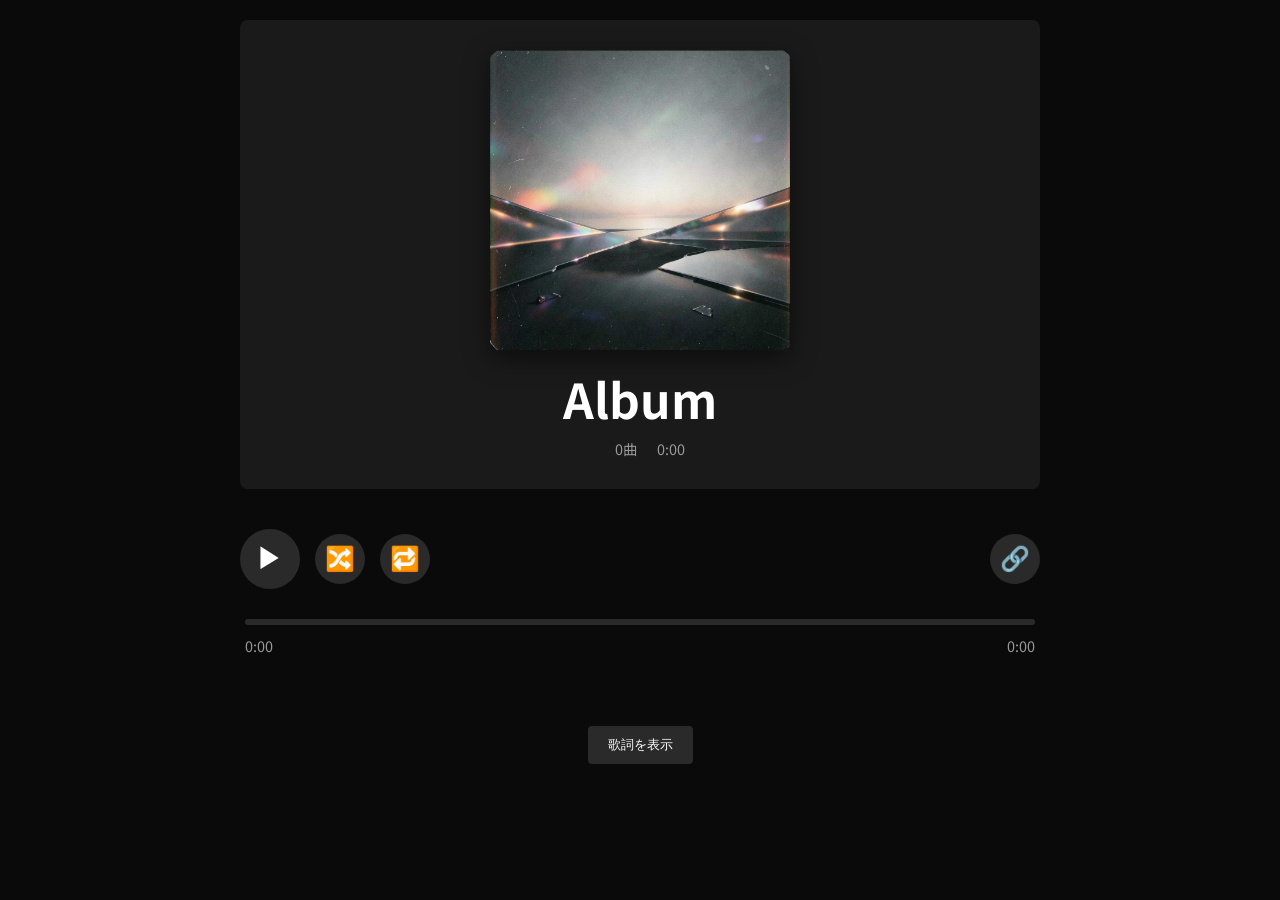
==== sanmon-jojo/index.html @ cb8f23ec "Create main album player HTML file" ====
<!DOCTYPE html>
<html lang="ja">
<head>
    <meta charset="UTF-8">
    <meta name="viewport" content="width=device-width, initial-scale=1.0">
    <title>Album Player</title>
    <link href="https://fonts.googleapis.com/css2?family=Noto+Serif+JP:wght@400;700&family=Noto+Sans+JP:wght@400;500;700&display=swap" rel="stylesheet">
    <style>
        * {
            margin: 0;
            padding: 0;
            box-sizing: border-box;
        }

        :root {
            --bg-primary: #0a0a0a;
            --bg-secondary: #1a1a1a;
            --text-primary: #ffffff;
            --accent-color: #ffd700;
            --subtle-gray: #2a2a2a;
        }

        html {
            scroll-behavior: smooth;
        }

        body {
            font-family: 'Noto Sans JP', sans-serif;
            background-color: var(--bg-primary);
            color: var(--text-primary);
            min-height: 100vh;
            padding: 20px;
        }

        .container {
            max-width: 800px;
            margin: 0 auto;
        }

        .album-header {
            text-align: center;
            margin-bottom: 40px;
            padding: 30px 20px;
            background-color: var(--bg-secondary);
            border-radius: 8px;
        }

        .album-art {
            width: 100%;
            max-width: 300px;
            margin: 0 auto 20px;
            aspect-ratio: 1;
            border-radius: 8px;
            overflow: hidden;
            background-color: var(--subtle-gray);
            box-shadow: 0 8px 24px rgba(0, 0, 0, 0.5);
        }

        .album-art img {
            width: 100%;
            height: 100%;
            object-fit: cover;
        }

        .album-title {
            font-size: 3em;
            font-weight: bold;
            margin-bottom: 10px;
            word-break: break-word;
            line-height: 1.2;
        }

        .album-artist {
            font-size: 1.2em;
            color: #aaa;
            margin-bottom: 15px;
            font-weight: 500;
        }

        .album-info {
            display: flex;
            justify-content: center;
            gap: 20px;
            flex-wrap: wrap;
            font-size: 0.9em;
            color: #999;
        }

        .album-info span {
            display: inline-block;
        }

        .controls-wrapper {
            display: flex;
            justify-content: space-between;
            align-items: center;
            gap: 15px;
            margin-bottom: 30px;
            flex-wrap: wrap;
        }

        .controls-container {
            display: flex;
            justify-content: center;
            align-items: center;
            gap: 15px;
            flex-wrap: wrap;
        }

        .button {
            width: 50px;
            height: 50px;
            border-radius: 50%;
            background-color: var(--subtle-gray);
            border: none;
            color: var(--text-primary);
            cursor: pointer;
            display: flex;
            align-items: center;
            justify-content: center;
            font-size: 24px;
            transition: all 0.3s ease;
            flex-shrink: 0;
        }

        .button:hover {
            background-color: var(--accent-color);
            color: var(--bg-primary);
            transform: scale(1.1);
        }

        .button.active {
            background-color: var(--accent-color);
            color: var(--bg-primary);
        }

        .play-button {
            width: 60px;
            height: 60px;
            font-size: 28px;
        }

        .share-button {
            flex-shrink: 0;
        }

        .progress-container {
            margin-bottom: 30px;
            padding: 0 5px;
        }

        .progress-bar {
            width: 100%;
            height: 6px;
            background-color: var(--subtle-gray);
            border-radius: 3px;
            cursor: pointer;
            margin-bottom: 10px;
            transition: height 0.2s ease;
        }

        .progress-bar:hover {
            height: 8px;
        }

        .progress-fill {
            height: 100%;
            background-color: var(--accent-color);
            border-radius: 3px;
            width: 0%;
            transition: width 0.1s linear;
        }

        .time-display {
            display: flex;
            justify-content: space-between;
            font-size: 0.9em;
            color: #999;
        }

        .track-list {
            background-color: var(--bg-secondary);
            border-radius: 8px;
            overflow: hidden;
            margin-bottom: 30px;
        }

        .track-item {
            display: flex;
            align-items: center;
            padding: 15px;
            border-bottom: 1px solid var(--subtle-gray);
            cursor: pointer;
            transition: background-color 0.2s ease;
            gap: 15px;
        }

        .track-item:last-child {
            border-bottom: none;
        }

        .track-item:hover {
            background-color: var(--subtle-gray);
        }

        .track-item.active {
            background-color: var(--subtle-gray);
            color: var(--accent-color);
        }

        .track-number {
            font-size: 0.9em;
            color: #666;
            min-width: 30px;
            text-align: right;
            flex-shrink: 0;
        }

        .track-item.active .track-number {
            color: var(--accent-color);
        }

        .track-icon {
            width: 40px;
            height: 40px;
            border-radius: 4px;
            background-color: var(--subtle-gray);
            overflow: hidden;
            flex-shrink: 0;
        }

        .track-icon img {
            width: 100%;
            height: 100%;
            object-fit: cover;
        }

        .track-info {
            flex: 1;
            min-width: 0;
        }

        .track-name {
            font-weight: 500;
            margin-bottom: 4px;
            white-space: nowrap;
            overflow: hidden;
            text-overflow: ellipsis;
        }

        .track-duration {
            font-size: 0.85em;
            color: #999;
            text-align: right;
            flex-shrink: 0;
        }

        .lyrics-section {
            margin-top: 40px;
        }

        .lyrics-toggle {
            display: flex;
            justify-content: center;
            margin-bottom: 20px;
        }

        .lyrics-toggle button {
            padding: 10px 20px;
            background-color: var(--subtle-gray);
            border: none;
            color: var(--text-primary);
            border-radius: 4px;
            cursor: pointer;
            transition: all 0.3s ease;
            font-weight: 500;
        }

        .lyrics-toggle button:hover {
            background-color: var(--accent-color);
            color: var(--bg-primary);
        }

        .lyrics-container {
            padding: 30px 20px;
            background-color: var(--bg-secondary);
            border-radius: 8px;
            max-height: 500px;
            overflow-y: auto;
            display: none;
        }

        .lyrics-container.active {
            display: block;
        }

        .lyrics-title {
            font-size: 1.4em;
            margin-bottom: 20px;
            font-weight: bold;
            color: var(--text-primary);
        }

        .lyrics-content {
            white-space: pre-wrap;
            line-height: 1.8;
            color: #ccc;
            font-size: 0.95em;
            text-align: left;
            word-break: break-word;
        }

        @media (max-width: 600px) {
            body {
                padding: 10px;
            }

            .album-title {
                font-size: 2em;
            }

            .album-artist {
                font-size: 1em;
            }

            .album-art {
                max-width: 250px;
            }

            .controls-wrapper {
                flex-direction: column;
            }

            .controls-container {
                width: 100%;
                justify-content: center;
            }

            .share-button {
                width: 100%;
            }

            .button {
                width: 45px;
                height: 45px;
                font-size: 20px;
            }

            .play-button {
                width: 55px;
                height: 55px;
                font-size: 24px;
            }

            .album-info {
                gap: 10px;
                font-size: 0.8em;
            }

            .track-item {
                padding: 12px;
                gap: 10px;
            }

            .track-number {
                min-width: 25px;
            }

            .track-icon {
                width: 35px;
                height: 35px;
            }

            .lyrics-container {
                max-height: 400px;
                padding: 20px;
            }

            .lyrics-title {
                font-size: 1.1em;
                margin-bottom: 15px;
            }

            .lyrics-content {
                font-size: 0.9em;
                line-height: 1.6;
            }
        }

        .hidden {
            display: none;
        }

        /* スクロールバーのスタイリング */
        .lyrics-container::-webkit-scrollbar {
            width: 8px;
        }

        .lyrics-container::-webkit-scrollbar-track {
            background: var(--subtle-gray);
            border-radius: 4px;
        }

        .lyrics-container::-webkit-scrollbar-thumb {
            background: var(--accent-color);
            border-radius: 4px;
        }

        .lyrics-container::-webkit-scrollbar-thumb:hover {
            background: #ffed4e;
        }
    </style>
</head>
<body>
    <div class="container">
        <div class="album-header">
            <div class="album-art">
                <img id="albumArt" src="" alt="Album Cover">
            </div>
            <div class="album-title" id="albumTitle">Loading...</div>
            <div class="album-artist" id="albumArtist"></div>
            <div class="album-info">
                <span id="releaseYear"></span>
                <span id="trackCount"></span>
                <span id="totalDuration"></span>
            </div>
        </div>

        <div class="controls-wrapper">
            <div class="controls-container">
                <button class="button play-button" id="playAllBtn" title="Play All">▶</button>
                <button class="button" id="shuffleBtn" title="Shuffle">🔀</button>
                <button class="button" id="loopBtn" title="Loop">🔁</button>
            </div>
            <button class="button share-button" id="shareBtn" title="Share">🔗</button>
        </div>

        <div class="progress-container">
            <div class="progress-bar" id="progressBar">
                <div class="progress-fill" id="progressFill"></div>
            </div>
            <div class="time-display">
                <span id="currentTime">0:00</span>
                <span id="totalTime">0:00</span>
            </div>
        </div>

        <div class="track-list" id="trackList"></div>

        <div class="lyrics-section">
            <div class="lyrics-toggle">
                <button id="lyricsToggleBtn">歌詞を表示</button>
            </div>

            <div class="lyrics-container" id="lyricsContainer">
                <div class="lyrics-title" id="lyricsTitle"></div>
                <div class="lyrics-content" id="lyricsContent"></div>
            </div>
        </div>
    </div>

    <audio id="audioPlayer"></audio>

    <script>
        class AlbumPlayer {
            constructor() {
                this.albumPath = this.getAlbumPath();
                this.tracks = [];
                this.currentTrackIndex = 0;
                this.isPlaying = false;
                this.isShuffle = false;
                this.loopMode = 0; // 0: no loop, 1: album loop, 2: track loop
                this.albumData = {
                    title: '',
                    artist: '',
                    releaseYear: '',
                    duration: 0
                };
                this.timingData = {};
                this.config = {
                    bgPrimary: '#0a0a0a',
                    bgSecondary: '#1a1a1a',
                    accentColor: '#ffd700',
                    albumTitleFont: 'sans',
                    lyricsFont: 'sans'
                };
                this.shuffleOrder = [];
                this.audioPlayer = document.getElementById('audioPlayer');
                this.init();
            }

            getAlbumPath() {
                const parts = window.location.pathname.split('/').filter(p => p);
                const lastPart = parts[parts.length - 1];
                return lastPart && !lastPart.includes('.') ? lastPart : '';
            }

            async init() {
                try {
                    await this.loadConfig();
                    await this.applyConfig();
                    await this.loadAlbumMetadata();
                    await this.loadTiming();
                    await this.loadTrackOrder();
                    this.setupEventListeners();
                    this.setupMediaSession();
                } catch (e) {
                    console.error('Initialization error:', e);
                }
            }

            async loadConfig() {
                try {
                    const response = await fetch('config.txt');
                    if (response.ok) {
                        const text = await response.text();
                        this.parseConfig(text);
                    }
                } catch (e) {
                    console.log('Config file not found, using defaults');
                }
            }

            parseConfig(text) {
                const lines = text.split('\n');
                for (const line of lines) {
                    const trimmed = line.trim();
                    if (!trimmed || trimmed.startsWith('#')) continue;
                    
                    if (trimmed.includes(':')) {
                        const [key, value] = trimmed.split(':').map(s => s.trim());
                        if (key === 'bgPrimary') this.config.bgPrimary = value;
                        if (key === 'bgSecondary') this.config.bgSecondary = value;
                        if (key === 'accentColor') this.config.accentColor = value;
                        if (key === 'albumTitleFont') this.config.albumTitleFont = value;
                        if (key === 'lyricsFont') this.config.lyricsFont = value;
                    }
                }
            }

            async applyConfig() {
                const root = document.documentElement;
                root.style.setProperty('--bg-primary', this.config.bgPrimary);
                root.style.setProperty('--bg-secondary', this.config.bgSecondary);
                root.style.setProperty('--accent-color', this.config.accentColor);

                const albumTitleEl = document.querySelector('.album-title');
                const lyricsContentEl = document.querySelector('.lyrics-content');

                if (this.config.albumTitleFont === 'serif') {
                    albumTitleEl.style.fontFamily = "'Noto Serif JP', serif";
                } else {
                    albumTitleEl.style.fontFamily = "'Noto Sans JP', sans-serif";
                }

                if (this.config.lyricsFont === 'serif') {
                    lyricsContentEl.style.fontFamily = "'Noto Serif JP', serif";
                } else {
                    lyricsContentEl.style.fontFamily = "'Noto Sans JP', sans-serif";
                }
            }

            async loadAlbumMetadata() {
                try {
                    // Try loading .album file for title
                    try {
                        const albumResponse = await fetch('.album');
                        if (albumResponse.ok) {
                            const text = await albumResponse.text();
                            this.albumData.title = text.trim();
                        }
                    } catch (e) {}

                    // Try loading .artist file
                    try {
                        const artistResponse = await fetch('.artist');
                        if (artistResponse.ok) {
                            const text = await artistResponse.text();
                            this.albumData.artist = text.trim();
                        }
                    } catch (e) {}

                    this.updateAlbumDisplay();
                } catch (e) {
                    console.error('Error loading album metadata:', e);
                }
            }

            async loadTiming() {
                try {
                    const response = await fetch('timing.txt');
                    if (response.ok) {
                        const text = await response.text();
                        this.parseTiming(text);
                    }
                } catch (e) {
                    console.log('Timing file not found');
                }
            }

            parseTiming(text) {
                const lines = text.split('\n');
                for (const line of lines) {
                    const trimmed = line.trim();
                    if (!trimmed || trimmed.startsWith('#')) continue;

                    const match = trimmed.match(/^(.+?)\s*\(\s*head:([+-]?\d+\.?\d*)\s+end:([+-]?\d+\.?\d*)\s*\)$/);
                    if (match) {
                        const trackName = match[1].trim();
                        this.timingData[trackName] = {
                            headTrim: parseFloat(match[2]),
                            endTrim: parseFloat(match[3])
                        };
                    }
                }
            }

            async loadTrackOrder() {
                try {
                    const response = await fetch('曲順.txt');
                    if (!response.ok) {
                        console.error('Track order file not found');
                        return;
                    }
                    const text = await response.text();
                    const trackNames = text.split('\n').filter(line => line.trim() && !line.trim().startsWith('#'));
                    
                    for (const name of trackNames) {
                        const track = await this.loadTrack(name.trim());
                        if (track) {
                            this.tracks.push(track);
                        }
                    }

                    await this.calculateAlbumDuration();
                    this.renderTrackList();
                } catch (e) {
                    console.error('Error loading track order:', e);
                }
            }

            async loadTrack(trackName) {
                const audioExtensions = ['.mp3', '.wav'];
                let audioFile = null;

                for (const ext of audioExtensions) {
                    try {
                        const response = await fetch(trackName + ext, { method: 'HEAD' });
                        if (response.ok) {
                            audioFile = trackName + ext;
                            break;
                        }
                    } catch (e) {}
                }

                if (!audioFile) return null;

                let lyrics = '';
                try {
                    const response = await fetch(trackName + '.txt');
                    if (response.ok) {
                        lyrics = await response.text();
                    }
                } catch (e) {}

                let icon = null;
                const imageExtensions = ['.jpg', '.jpeg', '.png'];
                for (const ext of imageExtensions) {
                    try {
                        const response = await fetch(trackName + ext, { method: 'HEAD' });
                        if (response.ok) {
                            icon = trackName + ext;
                            break;
                        }
                    } catch (e) {}
                }

                return {
                    name: trackName,
                    audioFile: audioFile,
                    lyricsFile: lyrics,
                    iconFile: icon,
                    duration: 0
                };
            }

            async calculateAlbumDuration() {
                let loadedCount = 0;
                const promises = [];

                for (const track of this.tracks) {
                    const promise = new Promise((resolve) => {
                        const audio = new Audio();
                        audio.onloadedmetadata = () => {
                            const timing = this.timingData[track.name] || { headTrim: 0, endTrim: 0 };
                            track.duration = Math.max(0, audio.duration + timing.endTrim - timing.headTrim);
                            this.albumData.duration += track.duration;
                            resolve();
                        };
                        audio.onerror = () => resolve();
                        audio.src = track.audioFile;
                    });
                    promises.push(promise);
                }

                await Promise.all(promises);
                this.updateAlbumDisplay();
            }

            updateAlbumDisplay() {
                document.getElementById('albumTitle').textContent = this.albumData.title || 'Album';
                
                const artistEl = document.getElementById('albumArtist');
                if (this.albumData.artist) {
                    artistEl.textContent = this.albumData.artist;
                } else {
                    artistEl.style.display = 'none';
                }

                document.getElementById('trackCount').textContent = `${this.tracks.length}曲`;
                document.getElementById('totalDuration').textContent = this.formatTime(this.albumData.duration);

                const img = new Image();
                img.onload = () => {
                    document.getElementById('albumArt').src = img.src;
                };
                img.onerror = () => {
                    document.getElementById('albumArt').style.backgroundColor = 'var(--subtle-gray)';
                };
                img.src = 'jacket.jpeg';
            }

            renderTrackList() {
                const trackList = document.getElementById('trackList');
                trackList.innerHTML = '';

                for (let i = 0; i < this.tracks.length; i++) {
                    const track = this.tracks[i];
                    const trackItem = document.createElement('div');
                    trackItem.className = 'track-item';
                    trackItem.setAttribute('data-index', i);
                    trackItem.onclick = () => this.playTrack(i);

                    let html = `<div class="track-number">${i + 1}</div>`;
                    
                    if (track.iconFile) {
                        html += `<div class="track-icon"><img src="${track.iconFile}" alt=""></div>`;
                    } else {
                        html += `<div class="track-icon"></div>`;
                    }

                    html += `
                        <div class="track-info">
                            <div class="track-name">${this.escapeHtml(track.name)}</div>
                        </div>
                        <div class="track-duration">${this.formatTime(track.duration)}</div>
                    `;

                    trackItem.innerHTML = html;
                    trackList.appendChild(trackItem);
                }
            }

            setupEventListeners() {
                document.getElementById('playAllBtn').addEventListener('click', () => this.togglePlayAll());
                document.getElementById('shuffleBtn').addEventListener('click', () => this.toggleShuffle());
                document.getElementById('loopBtn').addEventListener('click', () => this.toggleLoop());
                document.getElementById('shareBtn').addEventListener('click', () => this.shareAlbum());
                document.getElementById('lyricsToggleBtn').addEventListener('click', () => this.toggleLyrics());

                this.audioPlayer.addEventListener('timeupdate', () => this.updateProgress());
                this.audioPlayer.addEventListener('ended', () => this.nextTrack());

                const progressBar = document.getElementById('progressBar');
                progressBar.addEventListener('click', (e) => this.seek(e));
            }

            setupMediaSession() {
                if ('mediaSession' in navigator) {
                    navigator.mediaSession.setActionHandler('play', () => this.play());
                    navigator.mediaSession.setActionHandler('pause', () => this.pause());
                    navigator.mediaSession.setActionHandler('nexttrack', () => this.nextTrack());
                    navigator.mediaSession.setActionHandler('previoustrack', () => this.previousTrack());
                }
            }

            togglePlayAll() {
                if (this.isPlaying) {
                    this.pause();
                } else {
                    if (this.currentTrackIndex >= this.tracks.length) {
                        this.currentTrackIndex = 0;
                    }
                    this.play();
                }
            }

            play() {
                if (this.tracks.length === 0) return;

                const track = this.tracks[this.currentTrackIndex];
                const timing = this.timingData[track.name] || { headTrim: 0, endTrim: 0 };
                
                if (this.audioPlayer.src !== track.audioFile) {
                    this.audioPlayer.src = track.audioFile;
                    this.audioPlayer.currentTime = Math.max(0, timing.headTrim);
                }

                this.audioPlayer.play();
                this.isPlaying = true;
                this.updateUI();
                this.updateMediaSession();
            }

            pause() {
                this.audioPlayer.pause();
                this.isPlaying = false;
                this.updateUI();
            }

            toggleShuffle() {
                this.isShuffle = !this.isShuffle;
                document.getElementById('shuffleBtn').classList.toggle('active');
                
                if (this.isShuffle) {
                    this.generateShuffleOrder();
                }
            }

            generateShuffleOrder() {
                this.shuffleOrder = Array.from({length: this.tracks.length}, (_, i) => i);
                for (let i = this.shuffleOrder.length - 1; i > 0; i--) {
                    const j = Math.floor(Math.random() * (i + 1));
                    [this.shuffleOrder[i], this.shuffleOrder[j]] = [this.shuffleOrder[j], this.shuffleOrder[i]];
                }
            }

            toggleLoop() {
                this.loopMode = (this.loopMode + 1) % 3;
                const loopBtn = document.getElementById('loopBtn');
                
                if (this.loopMode === 0) {
                    loopBtn.classList.remove('active');
                    loopBtn.textContent = '🔁';
                    loopBtn.title = 'Loop: Off';
                } else if (this.loopMode === 1) {
                    loopBtn.classList.add('active');
                    loopBtn.textContent = '🔁';
                    loopBtn.title = 'Loop: Album';
                } else {
                    loopBtn.classList.add('active');
                    loopBtn.textContent = '🔂';
                    loopBtn.title = 'Loop: Track';
                }
            }

            playTrack(index) {
                this.currentTrackIndex = index;
                this.play();
            }

            nextTrack() {
                if (this.loopMode === 2) {
                    this.play();
                    return;
                }

                if (this.isShuffle) {
                    const currentPos = this.shuffleOrder.indexOf(this.currentTrackIndex);
                    if (currentPos < this.shuffleOrder.length - 1) {
                        this.currentTrackIndex = this.shuffleOrder[currentPos + 1];
                    } else {
                        if (this.loopMode === 1) {
                            this.generateShuffleOrder();
                            this.currentTrackIndex = this.shuffleOrder[0];
                        } else {
                            return;
                        }
                    }
                } else {
                    if (this.currentTrackIndex < this.tracks.length - 1) {
                        this.currentTrackIndex++;
                    } else {
                        if (this.loopMode === 1) {
                            this.currentTrackIndex = 0;
                        } else {
                            return;
                        }
                    }
                }

                this.play();
            }

            previousTrack() {
                if (this.isShuffle) {
                    const currentPos = this.shuffleOrder.indexOf(this.currentTrackIndex);
                    if (currentPos > 0) {
                        this.currentTrackIndex = this.shuffleOrder[currentPos - 1];
                    }
                } else {
                    if (this.currentTrackIndex > 0) {
                        this.currentTrackIndex--;
                    }
                }

                this.play();
            }

            seek(e) {
                const progressBar = document.getElementById('progressBar');
                const rect = progressBar.getBoundingClientRect();
                const percent = (e.clientX - rect.left) / rect.width;
                
                const track = this.tracks[this.currentTrackIndex];
                const timing = this.timingData[track.name] || { headTrim: 0, endTrim: 0 };
                const duration = this.audioPlayer.duration || track.duration;
                
                this.audioPlayer.currentTime = Math.max(timing.headTrim, timing.headTrim + (percent * track.duration));
            }

            updateProgress() {
                const track = this.tracks[this.currentTrackIndex];
                const timing = this.timingData[track.name] || { headTrim: 0, endTrim: 0 };
                
                const currentTime = Math.max(0, this.audioPlayer.currentTime - timing.headTrim);
                const displayDuration = track.duration;
                
                const percent = (currentTime / displayDuration) * 100;
                document.getElementById('progressFill').style.width = percent + '%';
                document.getElementById('currentTime').textContent = this.formatTime(currentTime);
                document.getElementById('totalTime').textContent = this.formatTime(displayDuration);
            }

            updateUI() {
                const trackItems = document.querySelectorAll('.track-item');
                trackItems.forEach((item, index) => {
                    item.classList.toggle('active', index === this.currentTrackIndex);
                });

                if (this.isPlaying) {
                    document.getElementById('playAllBtn').classList.add('active');
                } else {
                    document.getElementById('playAllBtn').classList.remove('active');
                }
            }

            updateMediaSession() {
                if ('mediaSession' in navigator) {
                    const track = this.tracks[this.currentTrackIndex];
                    navigator.mediaSession.metadata = new MediaMetadata({
                        title: track.name,
                        artist: this.albumData.artist,
                        album: this.albumData.title
                    });
                }
            }

            toggleLyrics() {
                const lyricsContainer = document.getElementById('lyricsContainer');
                const isActive = lyricsContainer.classList.toggle('active');
                
                if (isActive) {
                    this.displayLyrics();
                    document.getElementById('lyricsToggleBtn').textContent = '歌詞を非表示';
                } else {
                    document.getElementById('lyricsToggleBtn').textContent = '歌詞を表示';
                }
            }

            displayLyrics() {
                const track = this.tracks[this.currentTrackIndex];
                document.getElementById('lyricsTitle').textContent = track.name;
                document.getElementById('lyricsContent').textContent = track.lyricsFile || '歌詞がありません';
            }

            shareAlbum() {
                const url = window.location.href;
                if (navigator.share) {
                    navigator.share({
                        title: this.albumData.title,
                        text: `${this.albumData.artist} - ${this.albumData.title}`,
                        url: url
                    }).catch(err => console.log('Share cancelled'));
                } else {
                    navigator.clipboard.writeText(url).then(() => {
                        alert('URLをコピーしました');
                    }).catch(() => {
                        alert(url);
                    });
                }
            }

            formatTime(seconds) {
                if (!seconds || isNaN(seconds)) return '0:00';
                const mins = Math.floor(seconds / 60);
                const secs = Math.floor(seconds % 60);
                return `${mins}:${secs.toString().padStart(2, '0')}`;
            }

            escapeHtml(text) {
                const div = document.createElement('div');
                div.textContent = text;
                return div.innerHTML;
            }
        }

        // Initialize when DOM is ready
        if (document.readyState === 'loading') {
            document.addEventListener('DOMContentLoaded', () => {
                new AlbumPlayer();
            });
        } else {
            new AlbumPlayer();
        }
    </script>
</body>
</html>
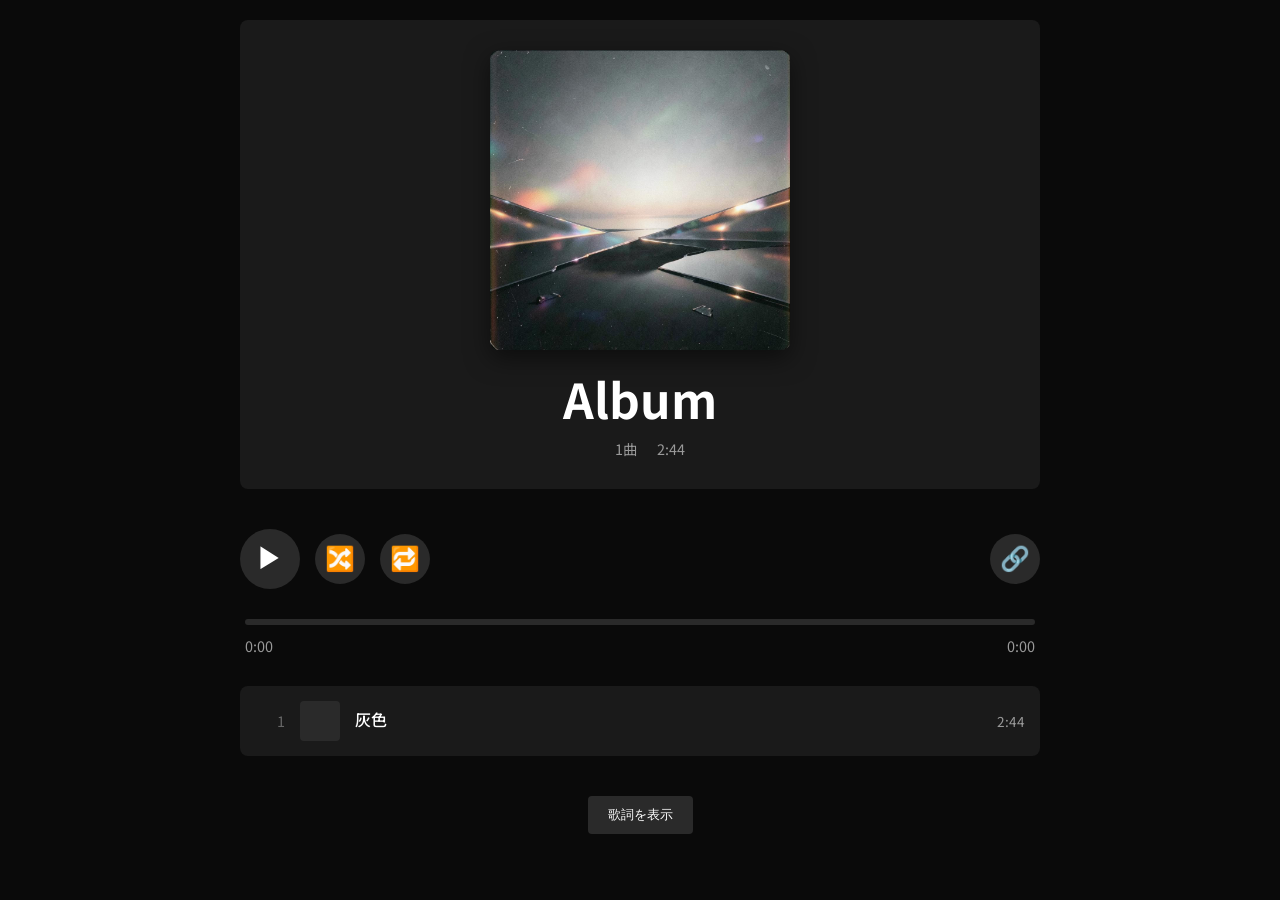
==== commit 2c4160ac: "Update index.html to load album metadata first and set page title" ====
--- a/sanmon-jojo/index.html
+++ b/sanmon-jojo/index.html
@@ -464,7 +464,6 @@
     <script>
         class AlbumPlayer {
             constructor() {
-                this.albumPath = this.getAlbumPath();
                 this.tracks = [];
                 this.currentTrackIndex = 0;
                 this.isPlaying = false;
@@ -489,24 +488,45 @@
                 this.init();
             }
 
-            getAlbumPath() {
-                const parts = window.location.pathname.split('/').filter(p => p);
-                const lastPart = parts[parts.length - 1];
-                return lastPart && !lastPart.includes('.') ? lastPart : '';
-            }
-
             async init() {
                 try {
+                    await this.loadAlbumMetadata();
                     await this.loadConfig();
                     await this.applyConfig();
-                    await this.loadAlbumMetadata();
                     await this.loadTiming();
                     await this.loadTrackOrder();
+                    this.updatePageTitle();
                     this.setupEventListeners();
                     this.setupMediaSession();
                 } catch (e) {
                     console.error('Initialization error:', e);
                 }
+            }
+
+            async loadAlbumMetadata() {
+                try {
+                    // Load .album file
+                    const albumResponse = await fetch('.album');
+                    if (albumResponse.ok) {
+                        this.albumData.title = (await albumResponse.text()).trim();
+                    }
+
+                    // Load .artist file
+                    const artistResponse = await fetch('.artist');
+                    if (artistResponse.ok) {
+                        this.albumData.artist = (await artistResponse.text()).trim();
+                    }
+                } catch (e) {
+                    console.log('Error loading album metadata:', e);
+                }
+            }
+
+            updatePageTitle() {
+                let title = this.albumData.title || 'Album';
+                if (this.albumData.artist) {
+                    title += ` - ${this.albumData.artist}`;
+                }
+                document.title = title;
             }
 
             async loadConfig() {
@@ -560,32 +580,6 @@
                 }
             }
 
-            async loadAlbumMetadata() {
-                try {
-                    // Try loading .album file for title
-                    try {
-                        const albumResponse = await fetch('.album');
-                        if (albumResponse.ok) {
-                            const text = await albumResponse.text();
-                            this.albumData.title = text.trim();
-                        }
-                    } catch (e) {}
-
-                    // Try loading .artist file
-                    try {
-                        const artistResponse = await fetch('.artist');
-                        if (artistResponse.ok) {
-                            const text = await artistResponse.text();
-                            this.albumData.artist = text.trim();
-                        }
-                    } catch (e) {}
-
-                    this.updateAlbumDisplay();
-                } catch (e) {
-                    console.error('Error loading album metadata:', e);
-                }
-            }
-
             async loadTiming() {
                 try {
                     const response = await fetch('timing.txt');
@@ -634,6 +628,7 @@
 
                     await this.calculateAlbumDuration();
                     this.renderTrackList();
+                    this.updateAlbumDisplay();
                 } catch (e) {
                     console.error('Error loading track order:', e);
                 }
@@ -685,7 +680,7 @@
             }
 
             async calculateAlbumDuration() {
-                let loadedCount = 0;
+                let totalDuration = 0;
                 const promises = [];
 
                 for (const track of this.tracks) {
@@ -694,7 +689,7 @@
                         audio.onloadedmetadata = () => {
                             const timing = this.timingData[track.name] || { headTrim: 0, endTrim: 0 };
                             track.duration = Math.max(0, audio.duration + timing.endTrim - timing.headTrim);
-                            this.albumData.duration += track.duration;
+                            totalDuration += track.duration;
                             resolve();
                         };
                         audio.onerror = () => resolve();
@@ -704,7 +699,7 @@
                 }
 
                 await Promise.all(promises);
-                this.updateAlbumDisplay();
+                this.albumData.duration = totalDuration;
             }
 
             updateAlbumDisplay() {
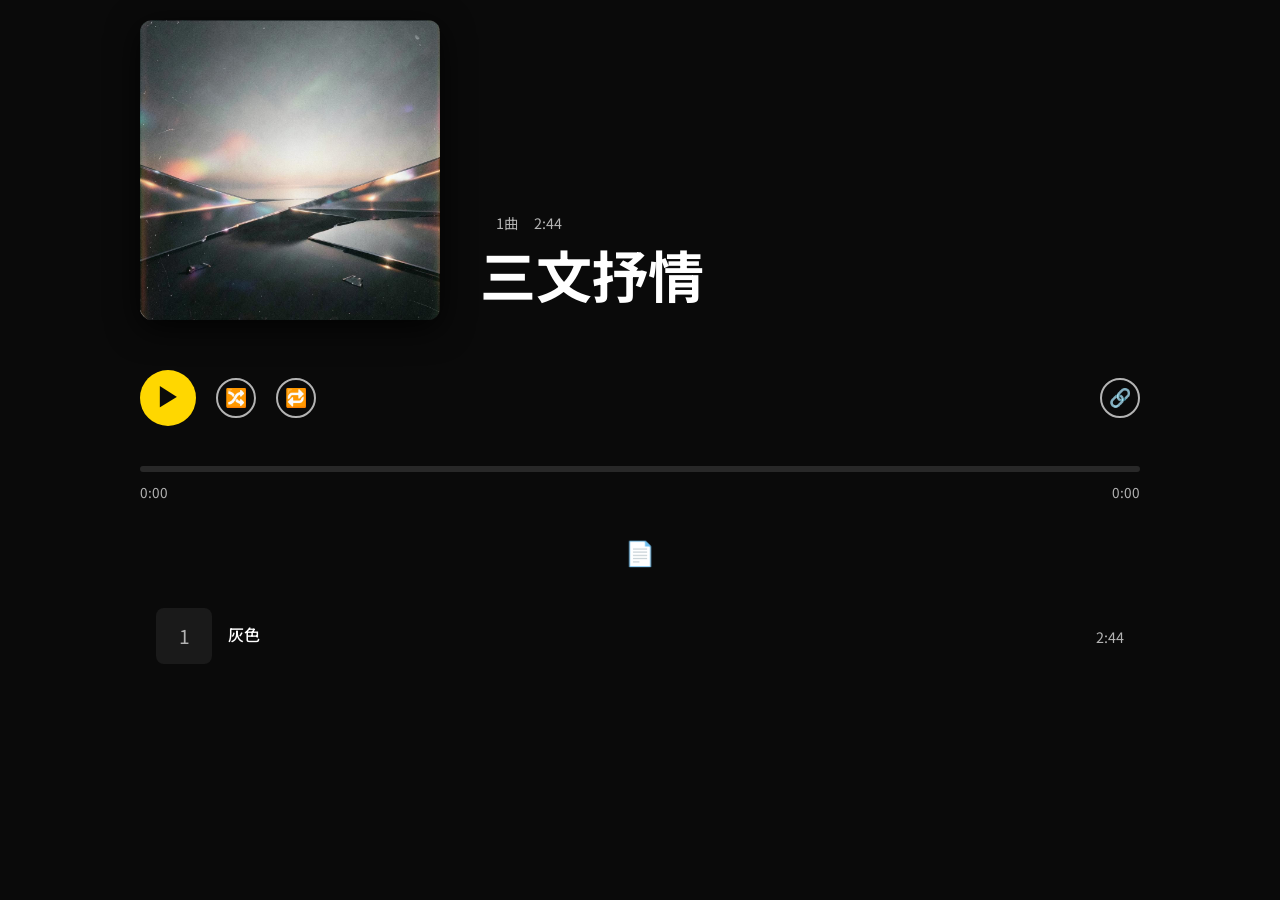
==== commit ec103386: "Complete redesign with Spotify-style UI and modern aesthetics" ====
--- a/sanmon-jojo/index.html
+++ b/sanmon-jojo/index.html
@@ -13,11 +13,13 @@
         }
 
         :root {
-            --bg-primary: #0a0a0a;
+            --bg-primary: #0f0f0f;
             --bg-secondary: #1a1a1a;
+            --bg-tertiary: #282828;
             --text-primary: #ffffff;
-            --accent-color: #ffd700;
-            --subtle-gray: #2a2a2a;
+            --text-secondary: #b3b3b3;
+            --accent-color: #8bb4d4;
+            --accent-hover: #9cbfe8;
         }
 
         html {
@@ -33,27 +35,35 @@
         }
 
         .container {
-            max-width: 800px;
+            max-width: 1000px;
             margin: 0 auto;
         }
 
+        /* Album Header */
         .album-header {
-            text-align: center;
-            margin-bottom: 40px;
-            padding: 30px 20px;
+            display: flex;
+            gap: 40px;
+            margin-bottom: 50px;
+            align-items: flex-end;
+            flex-wrap: wrap;
+        }
+
+        .album-art-container {
+            flex-shrink: 0;
+        }
+
+        .album-art {
+            width: 300px;
+            aspect-ratio: 1;
+            border-radius: 12px;
+            overflow: hidden;
             background-color: var(--bg-secondary);
-            border-radius: 8px;
-        }
-
-        .album-art {
-            width: 100%;
-            max-width: 300px;
-            margin: 0 auto 20px;
-            aspect-ratio: 1;
-            border-radius: 8px;
-            overflow: hidden;
-            background-color: var(--subtle-gray);
-            box-shadow: 0 8px 24px rgba(0, 0, 0, 0.5);
+            box-shadow: 0 8px 32px rgba(0, 0, 0, 0.8);
+            display: none;
+        }
+
+        .album-art.has-image {
+            display: block;
         }
 
         .album-art img {
@@ -62,101 +72,110 @@
             object-fit: cover;
         }
 
+        .album-info {
+            flex: 1;
+            min-width: 300px;
+        }
+
+        .album-metadata {
+            font-size: 0.9em;
+            color: var(--text-secondary);
+            margin-bottom: 10px;
+            display: flex;
+            gap: 16px;
+            flex-wrap: wrap;
+        }
+
         .album-title {
-            font-size: 3em;
+            font-size: 3.5em;
             font-weight: bold;
-            margin-bottom: 10px;
+            margin-bottom: 15px;
             word-break: break-word;
-            line-height: 1.2;
+            line-height: 1.1;
         }
 
         .album-artist {
-            font-size: 1.2em;
-            color: #aaa;
-            margin-bottom: 15px;
-            font-weight: 500;
-        }
-
-        .album-info {
+            font-size: 1.1em;
+            color: var(--text-secondary);
+            margin-bottom: 20px;
+        }
+
+        /* Controls */
+        .controls {
             display: flex;
-            justify-content: center;
+            align-items: center;
             gap: 20px;
+            margin-bottom: 40px;
             flex-wrap: wrap;
-            font-size: 0.9em;
-            color: #999;
-        }
-
-        .album-info span {
-            display: inline-block;
-        }
-
-        .controls-wrapper {
-            display: flex;
-            justify-content: space-between;
-            align-items: center;
-            gap: 15px;
-            margin-bottom: 30px;
-            flex-wrap: wrap;
-        }
-
-        .controls-container {
-            display: flex;
-            justify-content: center;
-            align-items: center;
-            gap: 15px;
-            flex-wrap: wrap;
-        }
-
-        .button {
-            width: 50px;
-            height: 50px;
+        }
+
+        .play-button-main {
+            width: 56px;
+            height: 56px;
             border-radius: 50%;
-            background-color: var(--subtle-gray);
+            background-color: var(--accent-color);
             border: none;
-            color: var(--text-primary);
+            color: var(--bg-primary);
             cursor: pointer;
             display: flex;
             align-items: center;
             justify-content: center;
             font-size: 24px;
-            transition: all 0.3s ease;
+            transition: all 0.2s ease;
             flex-shrink: 0;
-        }
-
-        .button:hover {
-            background-color: var(--accent-color);
-            color: var(--bg-primary);
-            transform: scale(1.1);
-        }
-
-        .button.active {
-            background-color: var(--accent-color);
-            color: var(--bg-primary);
-        }
-
-        .play-button {
-            width: 60px;
-            height: 60px;
-            font-size: 28px;
+            font-weight: bold;
+        }
+
+        .play-button-main:hover {
+            background-color: var(--accent-hover);
+            transform: scale(1.05);
+        }
+
+        .control-button {
+            width: 40px;
+            height: 40px;
+            border-radius: 50%;
+            background-color: transparent;
+            border: 2px solid var(--text-secondary);
+            color: var(--text-secondary);
+            cursor: pointer;
+            display: flex;
+            align-items: center;
+            justify-content: center;
+            font-size: 18px;
+            transition: all 0.2s ease;
+            flex-shrink: 0;
+        }
+
+        .control-button:hover {
+            border-color: var(--accent-color);
+            color: var(--accent-color);
+        }
+
+        .control-button.active {
+            border-color: var(--accent-color);
+            color: var(--accent-color);
+            background-color: transparent;
         }
 
         .share-button {
-            flex-shrink: 0;
-        }
-
+            margin-left: auto;
+        }
+
+        /* Progress */
         .progress-container {
             margin-bottom: 30px;
-            padding: 0 5px;
         }
 
         .progress-bar {
             width: 100%;
             height: 6px;
-            background-color: var(--subtle-gray);
+            background-color: var(--bg-tertiary);
             border-radius: 3px;
             cursor: pointer;
             margin-bottom: 10px;
             transition: height 0.2s ease;
+            position: relative;
         }
 
         .progress-bar:hover {
@@ -174,65 +193,117 @@
         .time-display {
             display: flex;
             justify-content: space-between;
-            font-size: 0.9em;
-            color: #999;
-        }
-
+            font-size: 0.85em;
+            color: var(--text-secondary);
+        }
+
+        /* Track List */
         .track-list {
-            background-color: var(--bg-secondary);
-            border-radius: 8px;
-            overflow: hidden;
-            margin-bottom: 30px;
+            margin-bottom: 40px;
         }
 
         .track-item {
             display: flex;
             align-items: center;
-            padding: 15px;
-            border-bottom: 1px solid var(--subtle-gray);
+            padding: 12px 16px;
             cursor: pointer;
             transition: background-color 0.2s ease;
-            gap: 15px;
-        }
-
-        .track-item:last-child {
-            border-bottom: none;
+            gap: 16px;
+            border-radius: 8px;
+            position: relative;
         }
 
         .track-item:hover {
-            background-color: var(--subtle-gray);
-        }
-
-        .track-item.active {
-            background-color: var(--subtle-gray);
-            color: var(--accent-color);
-        }
-
-        .track-number {
-            font-size: 0.9em;
-            color: #666;
-            min-width: 30px;
-            text-align: right;
-            flex-shrink: 0;
-        }
-
-        .track-item.active .track-number {
-            color: var(--accent-color);
+            background-color: var(--bg-secondary);
+        }
+
+        .track-item.playing .track-icon,
+        .track-item.playing .track-number {
+            position: relative;
         }
 
         .track-icon {
-            width: 40px;
-            height: 40px;
-            border-radius: 4px;
-            background-color: var(--subtle-gray);
+            width: 56px;
+            height: 56px;
+            border-radius: 8px;
+            background-color: var(--bg-secondary);
             overflow: hidden;
             flex-shrink: 0;
+            position: relative;
         }
 
         .track-icon img {
             width: 100%;
             height: 100%;
             object-fit: cover;
+        }
+
+        .track-icon-number {
+            width: 100%;
+            height: 100%;
+            display: flex;
+            align-items: center;
+            justify-content: center;
+            font-size: 1.2em;
+            color: var(--text-secondary);
+        }
+
+        .track-play-overlay {
+            position: absolute;
+            inset: 0;
+            display: flex;
+            align-items: center;
+            justify-content: center;
+            background-color: rgba(0, 0, 0, 0.4);
+            opacity: 0;
+            transition: opacity 0.2s ease;
+            border-radius: 8px;
+            font-size: 24px;
+            color: var(--accent-color);
+        }
+
+        .track-item:hover .track-play-overlay {
+            opacity: 1;
+        }
+
+        .track-item.playing .track-play-overlay {
+            opacity: 1;
+            background-color: transparent;
+        }
+
+        .waveform {
+            display: flex;
+            align-items: center;
+            justify-content: center;
+            gap: 3px;
+            height: 100%;
+            width: 100%;
+        }
+
+        .waveform-bar {
+            width: 2px;
+            background-color: var(--accent-color);
+            border-radius: 1px;
+            animation: wave 0.6s ease-in-out infinite;
+        }
+
+        .waveform-bar:nth-child(1) { animation-delay: 0s; height: 20%; }
+        .waveform-bar:nth-child(2) { animation-delay: 0.1s; height: 40%; }
+        .waveform-bar:nth-child(3) { animation-delay: 0.2s; height: 60%; }
+        .waveform-bar:nth-child(4) { animation-delay: 0.1s; height: 40%; }
+        .waveform-bar:nth-child(5) { animation-delay: 0s; height: 20%; }
+
+        @keyframes wave {
+            0%, 100% { height: 20%; }
+            50% { height: 100%; }
+        }
+
+        .track-number {
+            font-size: 0.95em;
+            color: var(--text-secondary);
+            min-width: 40px;
+            text-align: center;
+            flex-shrink: 0;
         }
 
         .track-info {
@@ -246,17 +317,56 @@
             white-space: nowrap;
             overflow: hidden;
             text-overflow: ellipsis;
+            color: var(--text-primary);
+        }
+
+        .track-artist {
+            font-size: 0.85em;
+            color: var(--text-secondary);
+            white-space: nowrap;
+            overflow: hidden;
+            text-overflow: ellipsis;
+        }
+
+        .track-item.playing .track-name {
+            color: var(--accent-color);
         }
 
         .track-duration {
-            font-size: 0.85em;
-            color: #999;
+            font-size: 0.9em;
+            color: var(--text-secondary);
+            flex-shrink: 0;
+            min-width: 45px;
             text-align: right;
-            flex-shrink: 0;
-        }
-
-        .lyrics-section {
-            margin-top: 40px;
+        }
+
+        /* Lyrics */
+        .lyrics-container {
+            padding: 30px;
+            background-color: var(--bg-secondary);
+            border-radius: 12px;
+            max-height: 60vh;
+            overflow-y: auto;
+            display: none;
+            margin-bottom: 30px;
+        }
+
+        .lyrics-container.active {
+            display: block;
+        }
+
+        .lyrics-content {
+            white-space: pre-wrap;
+            line-height: 1.8;
+            color: var(--text-primary);
+            font-size: 1em;
+            text-align: center;
+            word-break: break-word;
+        }
+
+        .lyrics-empty {
+            text-align: center;
+            color: var(--text-secondary);
         }
 
         .lyrics-toggle {
@@ -265,54 +375,67 @@
             margin-bottom: 20px;
         }
 
-        .lyrics-toggle button {
-            padding: 10px 20px;
-            background-color: var(--subtle-gray);
+        .lyrics-btn {
+            background-color: transparent;
             border: none;
-            color: var(--text-primary);
-            border-radius: 4px;
+            color: var(--text-secondary);
             cursor: pointer;
-            transition: all 0.3s ease;
-            font-weight: 500;
-        }
-
-        .lyrics-toggle button:hover {
-            background-color: var(--accent-color);
-            color: var(--bg-primary);
-        }
-
-        .lyrics-container {
-            padding: 30px 20px;
-            background-color: var(--bg-secondary);
-            border-radius: 8px;
-            max-height: 500px;
-            overflow-y: auto;
-            display: none;
-        }
-
-        .lyrics-container.active {
-            display: block;
-        }
-
-        .lyrics-title {
-            font-size: 1.4em;
-            margin-bottom: 20px;
-            font-weight: bold;
-            color: var(--text-primary);
-        }
-
-        .lyrics-content {
-            white-space: pre-wrap;
-            line-height: 1.8;
-            color: #ccc;
-            font-size: 0.95em;
-            text-align: left;
-            word-break: break-word;
-        }
-
-        @media (max-width: 600px) {
+            font-size: 24px;
+            transition: color 0.2s ease;
+            padding: 8px;
+        }
+
+        .lyrics-btn:hover {
+            color: var(--accent-color);
+        }
+
+        .lyrics-btn.active {
+            color: var(--accent-color);
+        }
+
+        /* Responsive */
+        @media (max-width: 900px) {
+            .album-header {
+                gap: 30px;
+            }
+
+            .album-art {
+                width: 250px;
+            }
+
+            .album-title {
+                font-size: 2.5em;
+            }
+
+            .controls {
+                gap: 15px;
+            }
+        }
+
+        @media (max-width: 768px) {
             body {
-                padding: 10px;
+                padding: 15px;
+            }
+
+            .album-header {
+                gap: 20px;
+                align-items: center;
+                flex-direction: column;
+            }
+
+            .album-art-container {
+                width: 100%;
+            }
+
+            .album-art {
+                width: 100%;
+                max-width: 280px;
+                margin: 0 auto;
+            }
+
+            .album-info {
+                text-align: center;
+                min-width: auto;
             }
 
             .album-title {
@@ -323,81 +446,117 @@
                 font-size: 1em;
             }
 
-            .album-art {
-                max-width: 250px;
-            }
-
-            .controls-wrapper {
-                flex-direction: column;
-            }
-
-            .controls-container {
+            .album-metadata {
+                justify-content: center;
+            }
+
+            .controls {
+                justify-content: center;
                 width: 100%;
-                justify-content: center;
+                gap: 15px;
             }
 
             .share-button {
-                width: 100%;
-            }
-
-            .button {
-                width: 45px;
-                height: 45px;
+                margin-left: 0;
+            }
+
+            .track-item {
+                padding: 10px 12px;
+                gap: 12px;
+            }
+
+            .track-icon {
+                width: 48px;
+                height: 48px;
+            }
+
+            .track-number {
+                min-width: 35px;
+            }
+
+            .track-duration {
+                min-width: 40px;
+            }
+
+            .lyrics-container {
+                padding: 20px;
+                max-height: 50vh;
+            }
+
+            .lyrics-content {
+                font-size: 0.95em;
+                line-height: 1.6;
+            }
+        }
+
+        @media (max-width: 480px) {
+            .album-title {
+                font-size: 1.5em;
+            }
+
+            .album-metadata {
+                font-size: 0.85em;
+                gap: 10px;
+            }
+
+            .track-item {
+                padding: 8px 10px;
+                gap: 10px;
+            }
+
+            .track-icon {
+                width: 44px;
+                height: 44px;
+            }
+
+            .track-number {
+                font-size: 0.85em;
+                min-width: 30px;
+            }
+
+            .track-name {
+                font-size: 0.9em;
+            }
+
+            .track-artist {
+                font-size: 0.8em;
+            }
+
+            .track-duration {
+                font-size: 0.85em;
+                min-width: 35px;
+            }
+
+            .play-button-main {
+                width: 48px;
+                height: 48px;
                 font-size: 20px;
             }
 
-            .play-button {
-                width: 55px;
-                height: 55px;
-                font-size: 24px;
-            }
-
-            .album-info {
-                gap: 10px;
-                font-size: 0.8em;
-            }
-
-            .track-item {
-                padding: 12px;
-                gap: 10px;
-            }
-
-            .track-number {
-                min-width: 25px;
-            }
-
-            .track-icon {
-                width: 35px;
-                height: 35px;
+            .control-button {
+                width: 36px;
+                height: 36px;
+                font-size: 16px;
             }
 
             .lyrics-container {
-                max-height: 400px;
-                padding: 20px;
-            }
-
-            .lyrics-title {
-                font-size: 1.1em;
-                margin-bottom: 15px;
+                padding: 15px;
+                max-height: 45vh;
             }
 
             .lyrics-content {
                 font-size: 0.9em;
-                line-height: 1.6;
-            }
-        }
-
-        .hidden {
-            display: none;
-        }
-
-        /* スクロールバーのスタイリング */
+                line-height: 1.5;
+            }
+        }
+
+        /* Scrollbar */
         .lyrics-container::-webkit-scrollbar {
             width: 8px;
         }
 
         .lyrics-container::-webkit-scrollbar-track {
-            background: var(--subtle-gray);
+            background: var(--bg-tertiary);
             border-radius: 4px;
         }
 
@@ -407,34 +566,39 @@
         }
 
         .lyrics-container::-webkit-scrollbar-thumb:hover {
-            background: #ffed4e;
+            background: var(--accent-hover);
         }
     </style>
 </head>
 <body>
     <div class="container">
+        <!-- Album Header -->
         <div class="album-header">
-            <div class="album-art">
-                <img id="albumArt" src="" alt="Album Cover">
+            <div class="album-art-container">
+                <div class="album-art" id="albumArtContainer">
+                    <img id="albumArt" src="" alt="Album Cover">
+                </div>
             </div>
-            <div class="album-title" id="albumTitle">Loading...</div>
-            <div class="album-artist" id="albumArtist"></div>
             <div class="album-info">
-                <span id="releaseYear"></span>
-                <span id="trackCount"></span>
-                <span id="totalDuration"></span>
+                <div class="album-metadata">
+                    <span id="releaseYear"></span>
+                    <span id="trackCount"></span>
+                    <span id="totalDuration"></span>
+                </div>
+                <div class="album-title" id="albumTitle">Loading...</div>
+                <div class="album-artist" id="albumArtist"></div>
             </div>
         </div>
 
-        <div class="controls-wrapper">
-            <div class="controls-container">
-                <button class="button play-button" id="playAllBtn" title="Play All">▶</button>
-                <button class="button" id="shuffleBtn" title="Shuffle">🔀</button>
-                <button class="button" id="loopBtn" title="Loop">🔁</button>
-            </div>
-            <button class="button share-button" id="shareBtn" title="Share">🔗</button>
+        <!-- Controls -->
+        <div class="controls">
+            <button class="play-button-main" id="playAllBtn" title="再生">▶</button>
+            <button class="control-button" id="shuffleBtn" title="シャッフル">🔀</button>
+            <button class="control-button" id="loopBtn" title="ループ">🔁</button>
+            <button class="control-button share-button" id="shareBtn" title="共有">🔗</button>
         </div>
 
+        <!-- Progress -->
         <div class="progress-container">
             <div class="progress-bar" id="progressBar">
                 <div class="progress-fill" id="progressFill"></div>
@@ -445,18 +609,18 @@
             </div>
         </div>
 
+        <!-- Lyrics Toggle -->
+        <div class="lyrics-toggle">
+            <button class="lyrics-btn" id="lyricsToggleBtn" title="歌詞">📄</button>
+        </div>
+
+        <!-- Lyrics Container -->
+        <div class="lyrics-container" id="lyricsContainer">
+            <div class="lyrics-content" id="lyricsContent"></div>
+        </div>
+
+        <!-- Track List -->
         <div class="track-list" id="trackList"></div>
-
-        <div class="lyrics-section">
-            <div class="lyrics-toggle">
-                <button id="lyricsToggleBtn">歌詞を表示</button>
-            </div>
-
-            <div class="lyrics-container" id="lyricsContainer">
-                <div class="lyrics-title" id="lyricsTitle"></div>
-                <div class="lyrics-content" id="lyricsContent"></div>
-            </div>
-        </div>
     </div>
 
     <audio id="audioPlayer"></audio>
@@ -468,7 +632,7 @@
                 this.currentTrackIndex = 0;
                 this.isPlaying = false;
                 this.isShuffle = false;
-                this.loopMode = 0; // 0: no loop, 1: album loop, 2: track loop
+                this.loopMode = 0;
                 this.albumData = {
                     title: '',
                     artist: '',
@@ -477,9 +641,11 @@
                 };
                 this.timingData = {};
                 this.config = {
-                    bgPrimary: '#0a0a0a',
+                    bgPrimary: '#0f0f0f',
                     bgSecondary: '#1a1a1a',
-                    accentColor: '#ffd700',
+                    bgTertiary: '#282828',
+                    accentColor: '#8bb4d4',
+                    accentHover: '#9cbfe8',
                     albumTitleFont: 'sans',
                     lyricsFont: 'sans'
                 };
@@ -505,13 +671,11 @@
 
             async loadAlbumMetadata() {
                 try {
-                    // Load .album file
                     const albumResponse = await fetch('.album');
                     if (albumResponse.ok) {
                         this.albumData.title = (await albumResponse.text()).trim();
                     }
 
-                    // Load .artist file
                     const artistResponse = await fetch('.artist');
                     if (artistResponse.ok) {
                         this.albumData.artist = (await artistResponse.text()).trim();
@@ -551,7 +715,9 @@
                         const [key, value] = trimmed.split(':').map(s => s.trim());
                         if (key === 'bgPrimary') this.config.bgPrimary = value;
                         if (key === 'bgSecondary') this.config.bgSecondary = value;
+                        if (key === 'bgTertiary') this.config.bgTertiary = value;
                         if (key === 'accentColor') this.config.accentColor = value;
+                        if (key === 'accentHover') this.config.accentHover = value;
                         if (key === 'albumTitleFont') this.config.albumTitleFont = value;
                         if (key === 'lyricsFont') this.config.lyricsFont = value;
                     }
@@ -562,21 +728,19 @@
                 const root = document.documentElement;
                 root.style.setProperty('--bg-primary', this.config.bgPrimary);
                 root.style.setProperty('--bg-secondary', this.config.bgSecondary);
+                root.style.setProperty('--bg-tertiary', this.config.bgTertiary);
                 root.style.setProperty('--accent-color', this.config.accentColor);
+                root.style.setProperty('--accent-hover', this.config.accentHover);
 
                 const albumTitleEl = document.querySelector('.album-title');
                 const lyricsContentEl = document.querySelector('.lyrics-content');
 
                 if (this.config.albumTitleFont === 'serif') {
                     albumTitleEl.style.fontFamily = "'Noto Serif JP', serif";
-                } else {
-                    albumTitleEl.style.fontFamily = "'Noto Sans JP', sans-serif";
                 }
 
                 if (this.config.lyricsFont === 'serif') {
                     lyricsContentEl.style.fontFamily = "'Noto Serif JP', serif";
-                } else {
-                    lyricsContentEl.style.fontFamily = "'Noto Sans JP', sans-serif";
                 }
             }
 
@@ -718,9 +882,10 @@
                 const img = new Image();
                 img.onload = () => {
                     document.getElementById('albumArt').src = img.src;
+                    document.getElementById('albumArtContainer').classList.add('has-image');
                 };
                 img.onerror = () => {
-                    document.getElementById('albumArt').style.backgroundColor = 'var(--subtle-gray)';
+                    document.getElementById('albumArtContainer').classList.remove('has-image');
                 };
                 img.src = 'jacket.jpeg';
             }
@@ -736,14 +901,24 @@
                     trackItem.setAttribute('data-index', i);
                     trackItem.onclick = () => this.playTrack(i);
 
-                    let html = `<div class="track-number">${i + 1}</div>`;
-                    
+                    let iconHtml = '';
                     if (track.iconFile) {
-                        html += `<div class="track-icon"><img src="${track.iconFile}" alt=""></div>`;
+                        iconHtml = `
+                            <div class="track-icon">
+                                <img src="${track.iconFile}" alt="">
+                                <div class="track-play-overlay">⏸</div>
+                            </div>
+                        `;
                     } else {
-                        html += `<div class="track-icon"></div>`;
-                    }
-
+                        iconHtml = `
+                            <div class="track-icon">
+                                <div class="track-icon-number">${i + 1}</div>
+                                <div class="track-play-overlay">▶</div>
+                            </div>
+                        `;
+                    }
+
+                    let html = iconHtml;
                     html += `
                         <div class="track-info">
                             <div class="track-name">${this.escapeHtml(track.name)}</div>
@@ -805,6 +980,7 @@
                 this.isPlaying = true;
                 this.updateUI();
                 this.updateMediaSession();
+                this.updateLyricsDisplay();
             }
 
             pause() {
@@ -836,16 +1012,10 @@
                 
                 if (this.loopMode === 0) {
                     loopBtn.classList.remove('active');
-                    loopBtn.textContent = '🔁';
-                    loopBtn.title = 'Loop: Off';
                 } else if (this.loopMode === 1) {
                     loopBtn.classList.add('active');
-                    loopBtn.textContent = '🔁';
-                    loopBtn.title = 'Loop: Album';
                 } else {
                     loopBtn.classList.add('active');
-                    loopBtn.textContent = '🔂';
-                    loopBtn.title = 'Loop: Track';
                 }
             }
 
@@ -930,13 +1100,43 @@
             updateUI() {
                 const trackItems = document.querySelectorAll('.track-item');
                 trackItems.forEach((item, index) => {
-                    item.classList.toggle('active', index === this.currentTrackIndex);
+                    if (index === this.currentTrackIndex) {
+                        item.classList.add('playing');
+                        const iconDiv = item.querySelector('.track-icon');
+                        if (iconDiv) {
+                            iconDiv.innerHTML = `
+                                <div class="waveform">
+                                    <div class="waveform-bar"></div>
+                                    <div class="waveform-bar"></div>
+                                    <div class="waveform-bar"></div>
+                                    <div class="waveform-bar"></div>
+                                    <div class="waveform-bar"></div>
+                                </div>
+                            `;
+                        }
+                        const overlay = item.querySelector('.track-play-overlay');
+                        if (overlay) {
+                            overlay.textContent = '⏸';
+                        }
+                    } else {
+                        item.classList.remove('playing');
+                        const iconDiv = item.querySelector('.track-icon');
+                        if (iconDiv) {
+                            const track = this.tracks[index];
+                            if (track.iconFile) {
+                                iconDiv.innerHTML = `<img src="${track.iconFile}" alt=""><div class="track-play-overlay">▶</div>`;
+                            } else {
+                                iconDiv.innerHTML = `<div class="track-icon-number">${index + 1}</div><div class="track-play-overlay">▶</div>`;
+                            }
+                        }
+                    }
                 });
 
+                const playBtn = document.getElementById('playAllBtn');
                 if (this.isPlaying) {
-                    document.getElementById('playAllBtn').classList.add('active');
+                    playBtn.textContent = '⏸';
                 } else {
-                    document.getElementById('playAllBtn').classList.remove('active');
+                    playBtn.textContent = '▶';
                 }
             }
 
@@ -954,19 +1154,27 @@
             toggleLyrics() {
                 const lyricsContainer = document.getElementById('lyricsContainer');
                 const isActive = lyricsContainer.classList.toggle('active');
+                const btn = document.getElementById('lyricsToggleBtn');
                 
                 if (isActive) {
-                    this.displayLyrics();
-                    document.getElementById('lyricsToggleBtn').textContent = '歌詞を非表示';
+                    btn.classList.add('active');
+                    this.updateLyricsDisplay();
                 } else {
-                    document.getElementById('lyricsToggleBtn').textContent = '歌詞を表示';
-                }
-            }
-
-            displayLyrics() {
+                    btn.classList.remove('active');
+                }
+            }
+
+            updateLyricsDisplay() {
                 const track = this.tracks[this.currentTrackIndex];
-                document.getElementById('lyricsTitle').textContent = track.name;
-                document.getElementById('lyricsContent').textContent = track.lyricsFile || '歌詞がありません';
+                const lyricsContent = document.getElementById('lyricsContent');
+                
+                if (track.lyricsFile) {
+                    lyricsContent.textContent = track.lyricsFile;
+                    lyricsContent.classList.remove('lyrics-empty');
+                } else {
+                    lyricsContent.textContent = '';
+                    lyricsContent.classList.add('lyrics-empty');
+                }
             }
 
             shareAlbum() {
@@ -1000,7 +1208,6 @@
             }
         }
 
-        // Initialize when DOM is ready
         if (document.readyState === 'loading') {
             document.addEventListener('DOMContentLoaded', () => {
                 new AlbumPlayer();
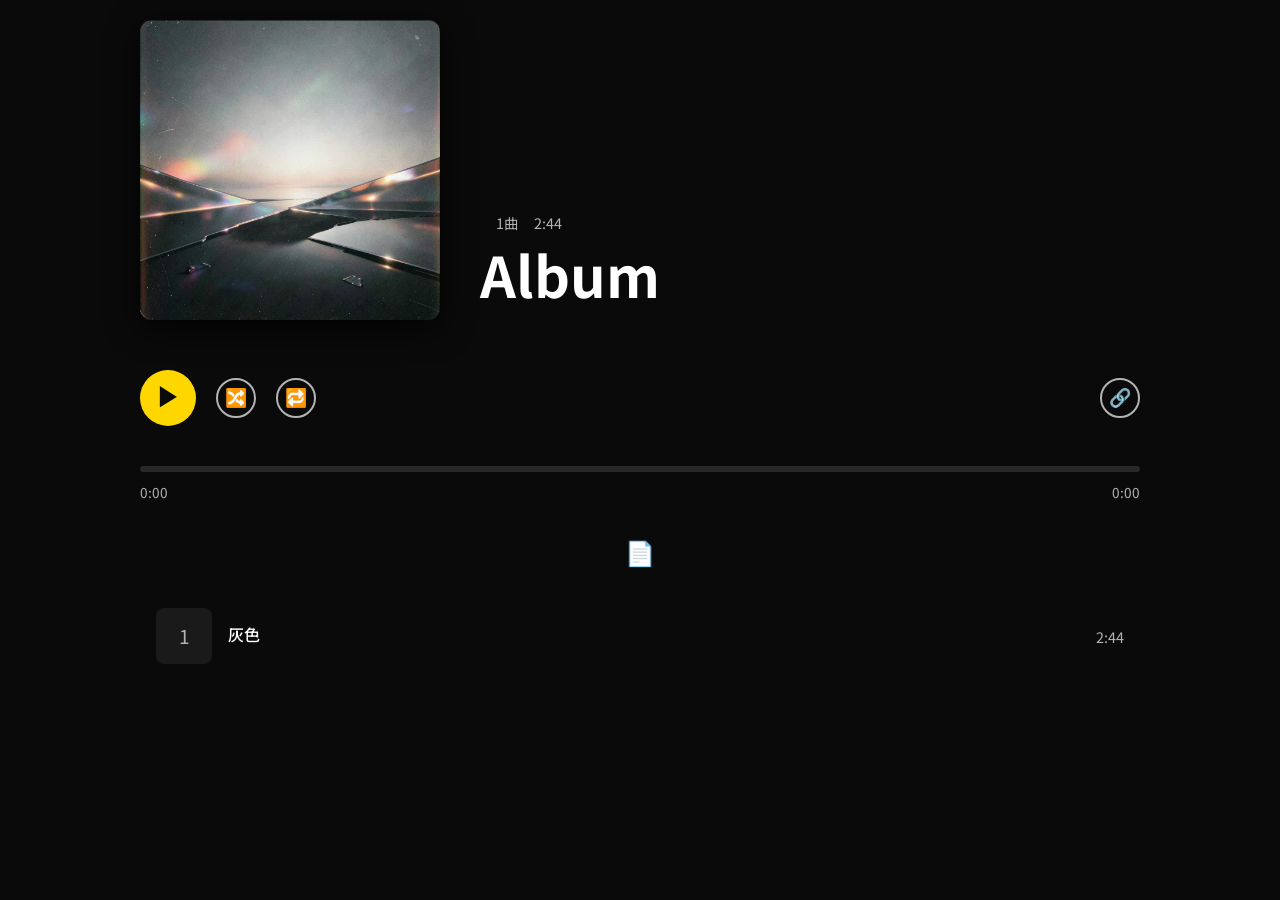
==== commit b3b14572: "Fix album and artist metadata loading from file names instead of file content" ====
--- a/sanmon-jojo/index.html
+++ b/sanmon-jojo/index.html
@@ -98,6 +98,11 @@
             font-size: 1.1em;
             color: var(--text-secondary);
             margin-bottom: 20px;
+            display: none;
+        }
+
+        .album-artist.has-artist {
+            display: block;
         }
 
         /* Controls */
@@ -671,14 +676,24 @@
 
             async loadAlbumMetadata() {
                 try {
-                    const albumResponse = await fetch('.album');
-                    if (albumResponse.ok) {
-                        this.albumData.title = (await albumResponse.text()).trim();
-                    }
-
-                    const artistResponse = await fetch('.artist');
-                    if (artistResponse.ok) {
-                        this.albumData.artist = (await artistResponse.text()).trim();
+                    // Try to get directory listing to find .album file
+                    const dirResponse = await fetch('./');
+                    if (dirResponse.ok) {
+                        const html = await dirResponse.text();
+                        
+                        // Parse directory to find .album file
+                        const albumMatch = html.match(/href="([^"]+\.album)"/);
+                        if (albumMatch) {
+                            const fileName = albumMatch[1];
+                            this.albumData.title = fileName.replace('.album', '');
+                        }
+                        
+                        // Parse directory to find .artist file
+                        const artistMatch = html.match(/href="([^"]+\.artist)"/);
+                        if (artistMatch) {
+                            const fileName = artistMatch[1];
+                            this.albumData.artist = fileName.replace('.artist', '');
+                        }
                     }
                 } catch (e) {
                     console.log('Error loading album metadata:', e);
@@ -872,8 +887,9 @@
                 const artistEl = document.getElementById('albumArtist');
                 if (this.albumData.artist) {
                     artistEl.textContent = this.albumData.artist;
+                    artistEl.classList.add('has-artist');
                 } else {
-                    artistEl.style.display = 'none';
+                    artistEl.classList.remove('has-artist');
                 }
 
                 document.getElementById('trackCount').textContent = `${this.tracks.length}曲`;
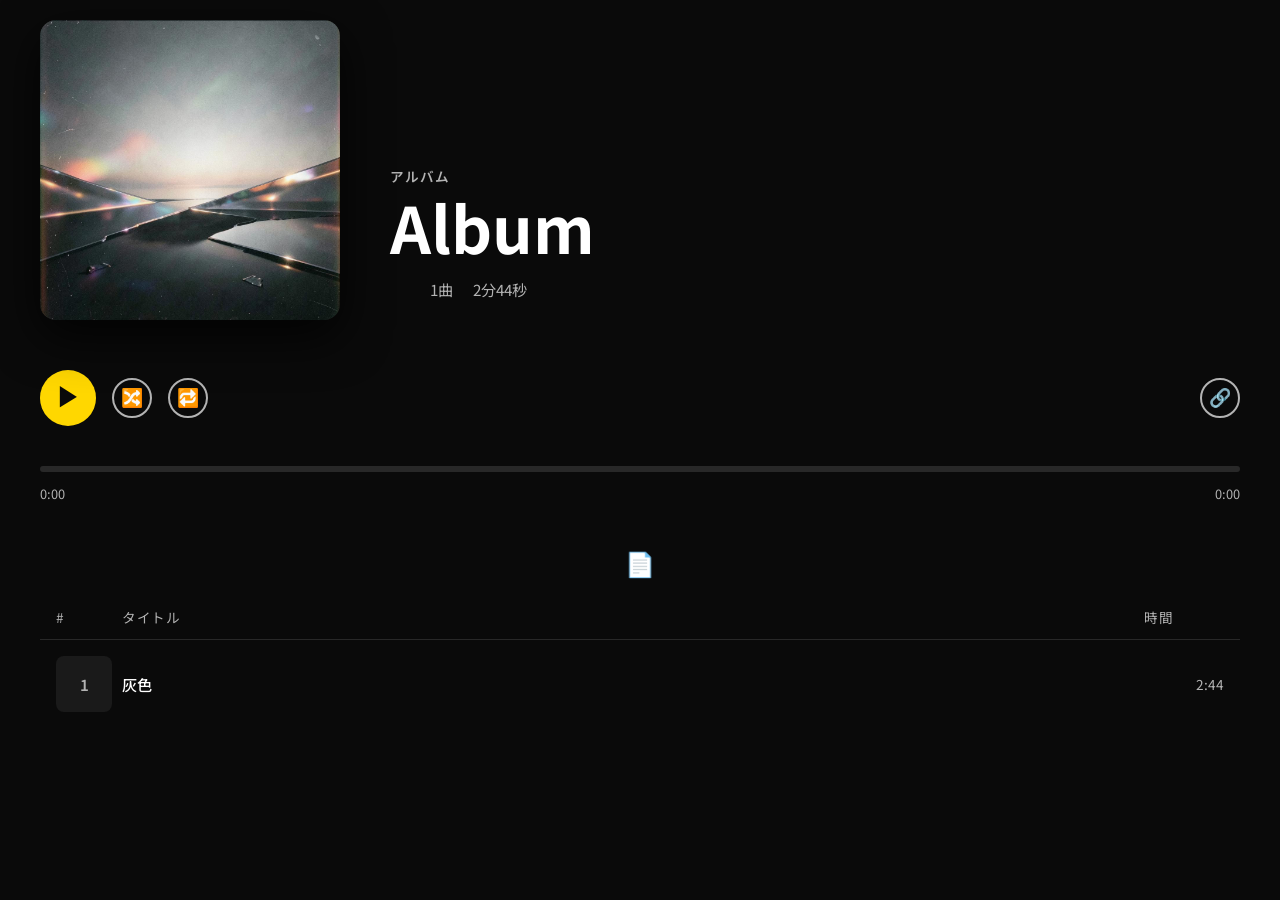
==== commit 5d0eefa9: "Redesign to Spotify-style layout with proper pause icon display" ====
--- a/sanmon-jojo/index.html
+++ b/sanmon-jojo/index.html
@@ -35,30 +35,30 @@
         }
 
         .container {
-            max-width: 1000px;
+            max-width: 1200px;
             margin: 0 auto;
         }
 
         /* Album Header */
         .album-header {
-            display: flex;
-            gap: 40px;
+            display: grid;
+            grid-template-columns: 300px 1fr;
+            gap: 50px;
             margin-bottom: 50px;
             align-items: flex-end;
-            flex-wrap: wrap;
         }
 
         .album-art-container {
-            flex-shrink: 0;
+            position: relative;
         }
 
         .album-art {
-            width: 300px;
+            width: 100%;
             aspect-ratio: 1;
-            border-radius: 12px;
+            border-radius: 16px;
             overflow: hidden;
             background-color: var(--bg-secondary);
-            box-shadow: 0 8px 32px rgba(0, 0, 0, 0.8);
+            box-shadow: 0 16px 48px rgba(0, 0, 0, 0.8);
             display: none;
         }
 
@@ -73,31 +73,42 @@
         }
 
         .album-info {
-            flex: 1;
-            min-width: 300px;
+            display: flex;
+            flex-direction: column;
+            justify-content: flex-end;
+            min-height: 300px;
+        }
+
+        .album-label {
+            font-size: 0.85em;
+            color: var(--text-secondary);
+            text-transform: uppercase;
+            letter-spacing: 1px;
+            margin-bottom: 8px;
+            font-weight: 600;
+        }
+
+        .album-title {
+            font-size: 4em;
+            font-weight: bold;
+            margin-bottom: 20px;
+            word-break: break-word;
+            line-height: 1;
         }
 
         .album-metadata {
-            font-size: 0.9em;
-            color: var(--text-secondary);
-            margin-bottom: 10px;
-            display: flex;
-            gap: 16px;
-            flex-wrap: wrap;
-        }
-
-        .album-title {
-            font-size: 3.5em;
-            font-weight: bold;
-            margin-bottom: 15px;
-            word-break: break-word;
-            line-height: 1.1;
-        }
-
-        .album-artist {
-            font-size: 1.1em;
+            font-size: 0.95em;
             color: var(--text-secondary);
             margin-bottom: 20px;
+            display: flex;
+            gap: 20px;
+            flex-wrap: wrap;
+            align-items: center;
+        }
+
+        .album-artist {
+            font-size: 1em;
+            color: var(--text-secondary);
             display: none;
         }
 
@@ -109,7 +120,7 @@
         .controls {
             display: flex;
             align-items: center;
-            gap: 20px;
+            gap: 16px;
             margin-bottom: 40px;
             flex-wrap: wrap;
         }
@@ -126,14 +137,14 @@
             align-items: center;
             justify-content: center;
             font-size: 24px;
-            transition: all 0.2s ease;
+            transition: all 0.3s ease;
             flex-shrink: 0;
             font-weight: bold;
         }
 
         .play-button-main:hover {
             background-color: var(--accent-hover);
-            transform: scale(1.05);
+            transform: scale(1.1);
         }
 
         .control-button {
@@ -160,7 +171,6 @@
         .control-button.active {
             border-color: var(--accent-color);
             color: var(--accent-color);
-            background-color: transparent;
         }
 
         .share-button {
@@ -169,7 +179,7 @@
 
         /* Progress */
         .progress-container {
-            margin-bottom: 30px;
+            margin-bottom: 40px;
         }
 
         .progress-bar {
@@ -178,7 +188,7 @@
             background-color: var(--bg-tertiary);
             border-radius: 3px;
             cursor: pointer;
-            margin-bottom: 10px;
+            margin-bottom: 12px;
             transition: height 0.2s ease;
             position: relative;
         }
@@ -198,33 +208,50 @@
         .time-display {
             display: flex;
             justify-content: space-between;
+            font-size: 0.8em;
+            color: var(--text-secondary);
+        }
+
+        /* Track List */
+        .track-list-header {
+            display: grid;
+            grid-template-columns: 50px 1fr 80px;
+            gap: 16px;
+            padding: 0 16px 12px;
+            border-bottom: 1px solid var(--bg-tertiary);
+            margin-bottom: 8px;
             font-size: 0.85em;
             color: var(--text-secondary);
-        }
-
-        /* Track List */
+            text-transform: uppercase;
+            letter-spacing: 0.5px;
+        }
+
         .track-list {
             margin-bottom: 40px;
         }
 
         .track-item {
+            display: grid;
+            grid-template-columns: 50px 1fr 80px;
+            gap: 16px;
+            align-items: center;
+            padding: 8px 16px;
+            cursor: pointer;
+            transition: background-color 0.2s ease;
+            border-radius: 8px;
+            position: relative;
+        }
+
+        .track-item:hover {
+            background-color: var(--bg-secondary);
+        }
+
+        .track-number-col {
             display: flex;
             align-items: center;
-            padding: 12px 16px;
-            cursor: pointer;
-            transition: background-color 0.2s ease;
-            gap: 16px;
-            border-radius: 8px;
+            justify-content: center;
             position: relative;
-        }
-
-        .track-item:hover {
-            background-color: var(--bg-secondary);
-        }
-
-        .track-item.playing .track-icon,
-        .track-item.playing .track-number {
-            position: relative;
+            height: 56px;
         }
 
         .track-icon {
@@ -234,7 +261,8 @@
             background-color: var(--bg-secondary);
             overflow: hidden;
             flex-shrink: 0;
-            position: relative;
+            position: absolute;
+            inset: 0;
         }
 
         .track-icon img {
@@ -249,8 +277,9 @@
             display: flex;
             align-items: center;
             justify-content: center;
-            font-size: 1.2em;
+            font-size: 0.95em;
             color: var(--text-secondary);
+            font-weight: 600;
         }
 
         .track-play-overlay {
@@ -259,11 +288,11 @@
             display: flex;
             align-items: center;
             justify-content: center;
-            background-color: rgba(0, 0, 0, 0.4);
+            background-color: rgba(0, 0, 0, 0.5);
             opacity: 0;
             transition: opacity 0.2s ease;
             border-radius: 8px;
-            font-size: 24px;
+            font-size: 20px;
             color: var(--accent-color);
         }
 
@@ -303,22 +332,16 @@
             50% { height: 100%; }
         }
 
-        .track-number {
-            font-size: 0.95em;
-            color: var(--text-secondary);
-            min-width: 40px;
-            text-align: center;
-            flex-shrink: 0;
-        }
-
         .track-info {
-            flex: 1;
+            display: flex;
+            flex-direction: column;
+            gap: 4px;
             min-width: 0;
         }
 
         .track-name {
             font-weight: 500;
-            margin-bottom: 4px;
+            font-size: 0.95em;
             white-space: nowrap;
             overflow: hidden;
             text-overflow: ellipsis;
@@ -326,7 +349,7 @@
         }
 
         .track-artist {
-            font-size: 0.85em;
+            font-size: 0.8em;
             color: var(--text-secondary);
             white-space: nowrap;
             overflow: hidden;
@@ -338,16 +361,18 @@
         }
 
         .track-duration {
-            font-size: 0.9em;
+            font-size: 0.85em;
             color: var(--text-secondary);
-            flex-shrink: 0;
-            min-width: 45px;
             text-align: right;
+        }
+
+        .track-item.playing .track-duration {
+            color: var(--accent-color);
         }
 
         /* Lyrics */
         .lyrics-container {
-            padding: 30px;
+            padding: 40px;
             background-color: var(--bg-secondary);
             border-radius: 12px;
             max-height: 60vh;
@@ -399,137 +424,67 @@
         }
 
         /* Responsive */
+        @media (max-width: 1200px) {
+            .album-header {
+                grid-template-columns: 250px 1fr;
+                gap: 40px;
+            }
+
+            .album-title {
+                font-size: 3em;
+            }
+        }
+
         @media (max-width: 900px) {
             .album-header {
+                grid-template-columns: 1fr;
                 gap: 30px;
+                margin-bottom: 40px;
+            }
+
+            .album-art-container {
+                max-width: 300px;
+                margin: 0 auto;
             }
 
             .album-art {
-                width: 250px;
+                width: 100%;
+            }
+
+            .album-info {
+                min-height: auto;
+                justify-content: flex-start;
             }
 
             .album-title {
                 font-size: 2.5em;
             }
 
-            .controls {
-                gap: 15px;
-            }
-        }
-
-        @media (max-width: 768px) {
+            .track-list-header {
+                display: none;
+            }
+
+            .track-item {
+                grid-template-columns: 50px 1fr 60px;
+            }
+        }
+
+        @media (max-width: 600px) {
             body {
-                padding: 15px;
-            }
-
-            .album-header {
-                gap: 20px;
-                align-items: center;
-                flex-direction: column;
-            }
-
-            .album-art-container {
-                width: 100%;
-            }
-
-            .album-art {
-                width: 100%;
-                max-width: 280px;
-                margin: 0 auto;
-            }
-
-            .album-info {
-                text-align: center;
-                min-width: auto;
+                padding: 10px;
             }
 
             .album-title {
-                font-size: 2em;
-            }
-
-            .album-artist {
-                font-size: 1em;
-            }
-
-            .album-metadata {
-                justify-content: center;
-            }
-
-            .controls {
-                justify-content: center;
-                width: 100%;
-                gap: 15px;
-            }
-
-            .share-button {
-                margin-left: 0;
-            }
-
-            .track-item {
-                padding: 10px 12px;
-                gap: 12px;
-            }
-
-            .track-icon {
-                width: 48px;
-                height: 48px;
-            }
-
-            .track-number {
-                min-width: 35px;
-            }
-
-            .track-duration {
-                min-width: 40px;
-            }
-
-            .lyrics-container {
-                padding: 20px;
-                max-height: 50vh;
-            }
-
-            .lyrics-content {
-                font-size: 0.95em;
-                line-height: 1.6;
-            }
-        }
-
-        @media (max-width: 480px) {
-            .album-title {
-                font-size: 1.5em;
+                font-size: 1.8em;
             }
 
             .album-metadata {
                 font-size: 0.85em;
-                gap: 10px;
-            }
-
-            .track-item {
-                padding: 8px 10px;
-                gap: 10px;
-            }
-
-            .track-icon {
-                width: 44px;
-                height: 44px;
-            }
-
-            .track-number {
-                font-size: 0.85em;
-                min-width: 30px;
-            }
-
-            .track-name {
-                font-size: 0.9em;
-            }
-
-            .track-artist {
-                font-size: 0.8em;
-            }
-
-            .track-duration {
-                font-size: 0.85em;
-                min-width: 35px;
+                gap: 12px;
+            }
+
+            .controls {
+                gap: 12px;
             }
 
             .play-button-main {
@@ -544,14 +499,41 @@
                 font-size: 16px;
             }
 
+            .track-number-col {
+                height: 48px;
+            }
+
+            .track-icon {
+                width: 48px;
+                height: 48px;
+            }
+
+            .track-item {
+                grid-template-columns: 48px 1fr 50px;
+                gap: 12px;
+                padding: 6px 12px;
+            }
+
+            .track-name {
+                font-size: 0.9em;
+            }
+
+            .track-artist {
+                font-size: 0.75em;
+            }
+
+            .track-duration {
+                font-size: 0.8em;
+            }
+
             .lyrics-container {
-                padding: 15px;
-                max-height: 45vh;
+                padding: 20px;
+                max-height: 50vh;
             }
 
             .lyrics-content {
                 font-size: 0.9em;
-                line-height: 1.5;
+                line-height: 1.6;
             }
         }
 
@@ -585,12 +567,14 @@
                 </div>
             </div>
             <div class="album-info">
+                <div class="album-label">アルバム</div>
+                <div class="album-title" id="albumTitle">Loading...</div>
                 <div class="album-metadata">
-                    <span id="releaseYear"></span>
-                    <span id="trackCount"></span>
-                    <span id="totalDuration"></span>
+                    <span id="artistSpan"></span>
+                    <span id="yearSpan"></span>
+                    <span id="trackCountSpan"></span>
+                    <span id="durationSpan"></span>
                 </div>
-                <div class="album-title" id="albumTitle">Loading...</div>
                 <div class="album-artist" id="albumArtist"></div>
             </div>
         </div>
@@ -622,6 +606,13 @@
         <!-- Lyrics Container -->
         <div class="lyrics-container" id="lyricsContainer">
             <div class="lyrics-content" id="lyricsContent"></div>
+        </div>
+
+        <!-- Track List Header -->
+        <div class="track-list-header">
+            <span>#</span>
+            <span>タイトル</span>
+            <span>時間</span>
         </div>
 
         <!-- Track List -->
@@ -676,19 +667,16 @@
 
             async loadAlbumMetadata() {
                 try {
-                    // Try to get directory listing to find .album file
                     const dirResponse = await fetch('./');
                     if (dirResponse.ok) {
                         const html = await dirResponse.text();
                         
-                        // Parse directory to find .album file
                         const albumMatch = html.match(/href="([^"]+\.album)"/);
                         if (albumMatch) {
                             const fileName = albumMatch[1];
                             this.albumData.title = fileName.replace('.album', '');
                         }
                         
-                        // Parse directory to find .artist file
                         const artistMatch = html.match(/href="([^"]+\.artist)"/);
                         if (artistMatch) {
                             const fileName = artistMatch[1];
@@ -888,12 +876,14 @@
                 if (this.albumData.artist) {
                     artistEl.textContent = this.albumData.artist;
                     artistEl.classList.add('has-artist');
+                    document.getElementById('artistSpan').textContent = this.albumData.artist + ' ・ ';
                 } else {
                     artistEl.classList.remove('has-artist');
-                }
-
-                document.getElementById('trackCount').textContent = `${this.tracks.length}曲`;
-                document.getElementById('totalDuration').textContent = this.formatTime(this.albumData.duration);
+                    document.getElementById('artistSpan').textContent = '';
+                }
+
+                document.getElementById('trackCountSpan').textContent = `${this.tracks.length}曲`;
+                document.getElementById('durationSpan').textContent = `${Math.floor(this.albumData.duration / 60)}分${Math.round(this.albumData.duration % 60)}秒`;
 
                 const img = new Image();
                 img.onload = () => {
@@ -917,24 +907,28 @@
                     trackItem.setAttribute('data-index', i);
                     trackItem.onclick = () => this.playTrack(i);
 
-                    let iconHtml = '';
+                    let numberColHtml = '';
                     if (track.iconFile) {
-                        iconHtml = `
-                            <div class="track-icon">
-                                <img src="${track.iconFile}" alt="">
-                                <div class="track-play-overlay">⏸</div>
+                        numberColHtml = `
+                            <div class="track-number-col">
+                                <div class="track-icon">
+                                    <img src="${track.iconFile}" alt="">
+                                    <div class="track-play-overlay">⏸</div>
+                                </div>
                             </div>
                         `;
                     } else {
-                        iconHtml = `
-                            <div class="track-icon">
-                                <div class="track-icon-number">${i + 1}</div>
-                                <div class="track-play-overlay">▶</div>
+                        numberColHtml = `
+                            <div class="track-number-col">
+                                <div class="track-icon">
+                                    <div class="track-icon-number">${i + 1}</div>
+                                    <div class="track-play-overlay">▶</div>
+                                </div>
                             </div>
                         `;
                     }
 
-                    let html = iconHtml;
+                    let html = numberColHtml;
                     html += `
                         <div class="track-info">
                             <div class="track-name">${this.escapeHtml(track.name)}</div>
@@ -1118,9 +1112,9 @@
                 trackItems.forEach((item, index) => {
                     if (index === this.currentTrackIndex) {
                         item.classList.add('playing');
-                        const iconDiv = item.querySelector('.track-icon');
-                        if (iconDiv) {
-                            iconDiv.innerHTML = `
+                        const numberCol = item.querySelector('.track-number-col');
+                        if (numberCol && this.isPlaying) {
+                            numberCol.innerHTML = `
                                 <div class="waveform">
                                     <div class="waveform-bar"></div>
                                     <div class="waveform-bar"></div>
@@ -1129,20 +1123,43 @@
                                     <div class="waveform-bar"></div>
                                 </div>
                             `;
-                        }
-                        const overlay = item.querySelector('.track-play-overlay');
-                        if (overlay) {
-                            overlay.textContent = '⏸';
+                        } else if (numberCol && !this.isPlaying) {
+                            const track = this.tracks[index];
+                            if (track.iconFile) {
+                                numberCol.innerHTML = `
+                                    <div class="track-icon">
+                                        <img src="${track.iconFile}" alt="">
+                                        <div class="track-play-overlay">⏸</div>
+                                    </div>
+                                `;
+                            } else {
+                                numberCol.innerHTML = `
+                                    <div class="track-icon">
+                                        <div class="track-icon-number">${index + 1}</div>
+                                        <div class="track-play-overlay">⏸</div>
+                                    </div>
+                                `;
+                            }
                         }
                     } else {
                         item.classList.remove('playing');
-                        const iconDiv = item.querySelector('.track-icon');
-                        if (iconDiv) {
+                        const numberCol = item.querySelector('.track-number-col');
+                        if (numberCol) {
                             const track = this.tracks[index];
                             if (track.iconFile) {
-                                iconDiv.innerHTML = `<img src="${track.iconFile}" alt=""><div class="track-play-overlay">▶</div>`;
+                                numberCol.innerHTML = `
+                                    <div class="track-icon">
+                                        <img src="${track.iconFile}" alt="">
+                                        <div class="track-play-overlay">▶</div>
+                                    </div>
+                                `;
                             } else {
-                                iconDiv.innerHTML = `<div class="track-icon-number">${index + 1}</div><div class="track-play-overlay">▶</div>`;
+                                numberCol.innerHTML = `
+                                    <div class="track-icon">
+                                        <div class="track-icon-number">${index + 1}</div>
+                                        <div class="track-play-overlay">▶</div>
+                                    </div>
+                                `;
                             }
                         }
                     }
